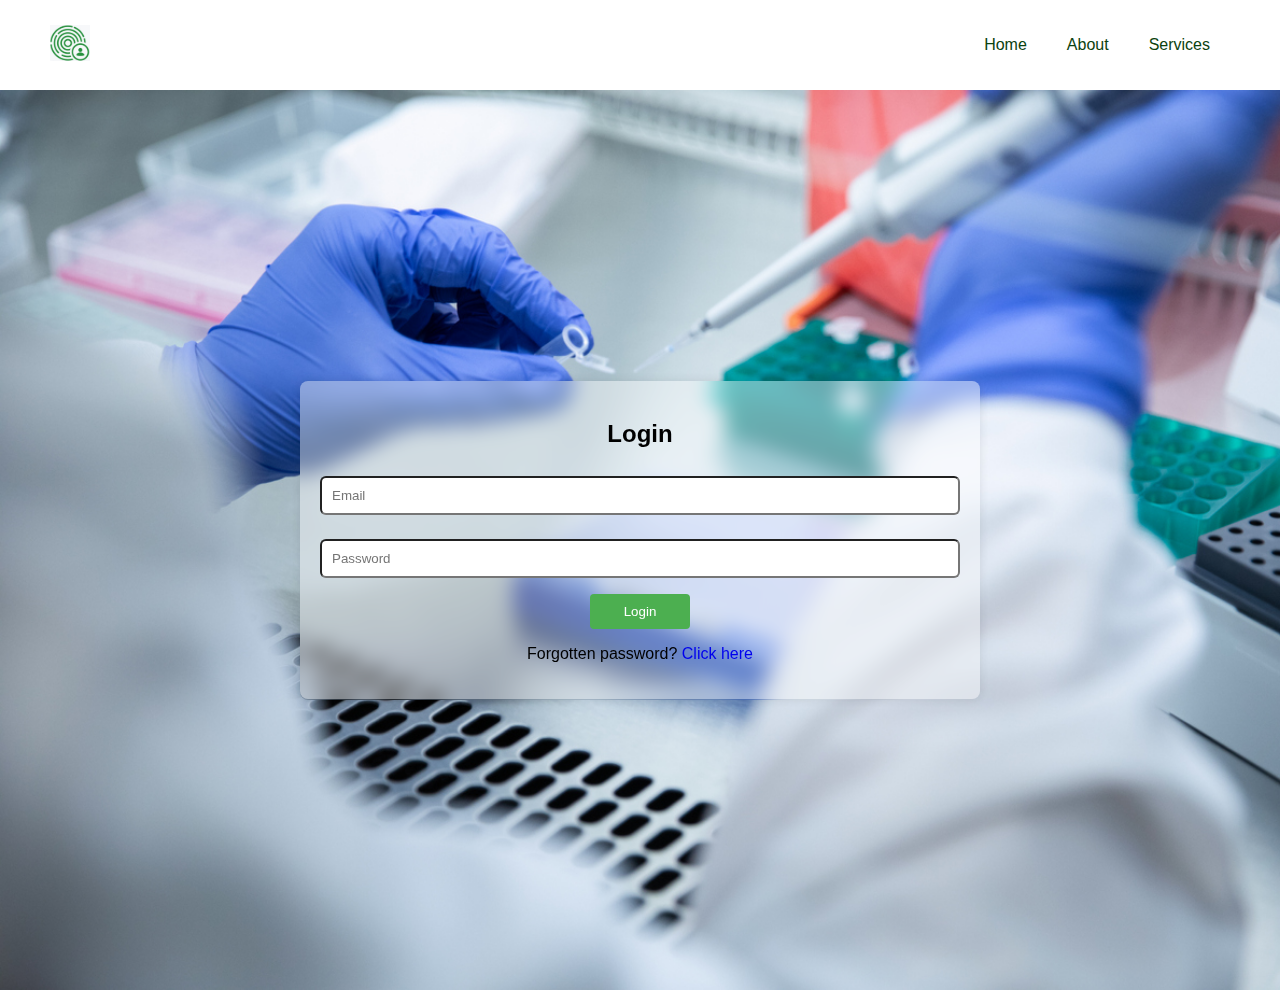
==== index.html @ 75cc7f67 "I initially started off with the codes for this project without documenting the deliverables for the" ====
<!DOCTYPE html>
<html lang="en">
<head>
    <meta charset="UTF-8">
    <meta name="viewport" content="width=device-width, initial-scale=1.0"> 
    <link rel="stylesheet" href="css/index.css">
    <title>Course Project</title>
</head>
<body>
    <nav class="nav_login">
        <div class="logo"><img src="images/logo.svg" alt=""></div>
        <ul>
            <li><a href="#">Home</a></li>
            <li><a href="#">About</a></li>
            <li><a href="#">Services</a></li>
        </ul>
    </nav>
    <section>
        <div class="login_bg">
            <div class="login_form">
                <h2>Login</h2>
                <form method="post" action="pages/registration.html" autocomplete="off">
                    <label for="email"></label>
                    <input type="email" id="email" name="email" placeholder="Email" required>

                    <label for="password"></label>
                    <input type="password" id="password" name="password" placeholder="Password">



                    <button type="submit" name="submit">Login</button>
                    <p>Forgotten password? <a href="#">Click here</a></p>
                </form>
            </div>
        </div>
    </section>
</body>
</html>
---- css/index.css ----
body {
    margin: 0;
    padding: 0;
    font-family: Arial, sans-serif;
}
a{
    text-decoration: none;
}

.nav_login {
    display: flex;
    justify-content: space-between;
    align-items: center;
    margin: 20px 50px;    
}

.nav_login li a{
    text-decoration: none;
    padding: 0 20px;
    color: #0c420f;    
}

.nav_login li a:hover {
    color: #45a049;
}
.nav_login li a:active {
    color: #4550a0;
}

.nav_login ul{
    list-style-type: none;
    display: inline-flex;    
    text-align: right;
}

section {
    height: 100vh;
    display: flex;
    justify-content: center;
    align-items: center;
}

.login_bg {
    background-image: url("../images/login_bg.jpg");
    background-repeat: no-repeat;
    background-size: cover;
    width: 100%;
    height: 100%;
    display: flex;
    justify-content: center;
    align-items: center;
}

.login_form {
    background-color: #ffffff68;
    backdrop-filter: blur(10px);
    padding: 20px;
    border-radius: 8px;
    box-shadow: 0 0 10px rgba(0, 0, 0, 0.1);
    text-align: center;
    width: 50%;
}

h2 {
    margin-bottom: 20px;
}

form {
    display: flex;
    flex-direction: column;
    align-items: center;
}

label {
    margin-bottom: 8px;
}

input {
    padding: 10px;
    margin-bottom: 16px;
    width: 100%;
    box-sizing: border-box;
    border-radius: 6px;
}

button {
    padding: 10px;
    background-color: #4caf50;
    color: #fff;
    border: none;
    border-radius: 4px;
    cursor: pointer;width: 100px;
}

button:hover {
    background-color: #45a049;
}
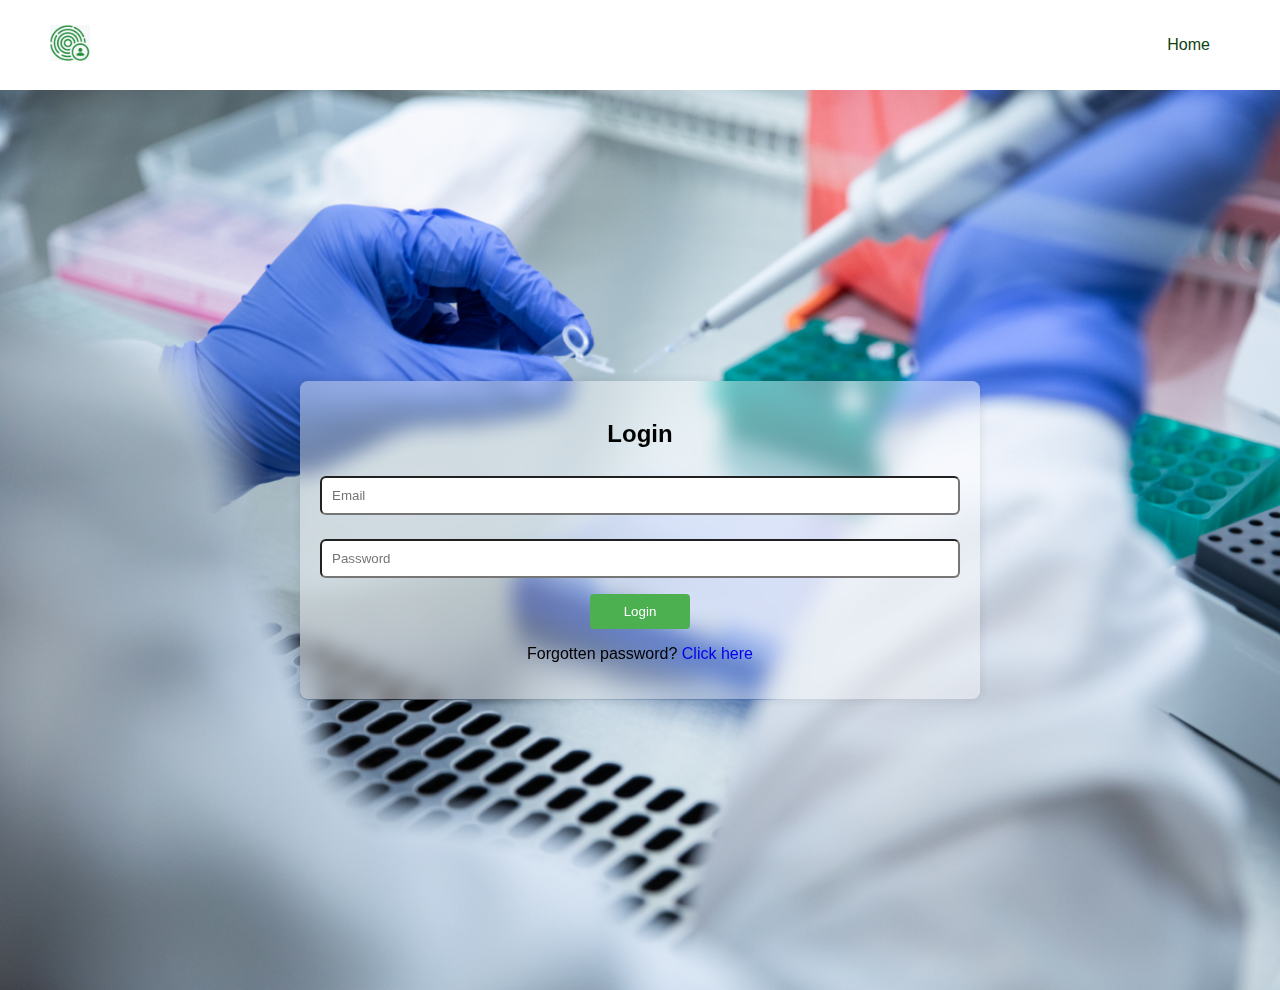
==== commit 49619cf8: "updated form pages" ====
--- a/index.html
+++ b/index.html
@@ -11,8 +11,6 @@
         <div class="logo"><img src="images/logo.svg" alt=""></div>
         <ul>
             <li><a href="#">Home</a></li>
-            <li><a href="#">About</a></li>
-            <li><a href="#">Services</a></li>
         </ul>
     </nav>
     <section>
@@ -26,8 +24,6 @@
                     <label for="password"></label>
                     <input type="password" id="password" name="password" placeholder="Password">
 
-
-
                     <button type="submit" name="submit">Login</button>
                     <p>Forgotten password? <a href="#">Click here</a></p>
                 </form>
@@ -35,4 +31,4 @@
         </div>
     </section>
 </body>
-</html>+</html>
